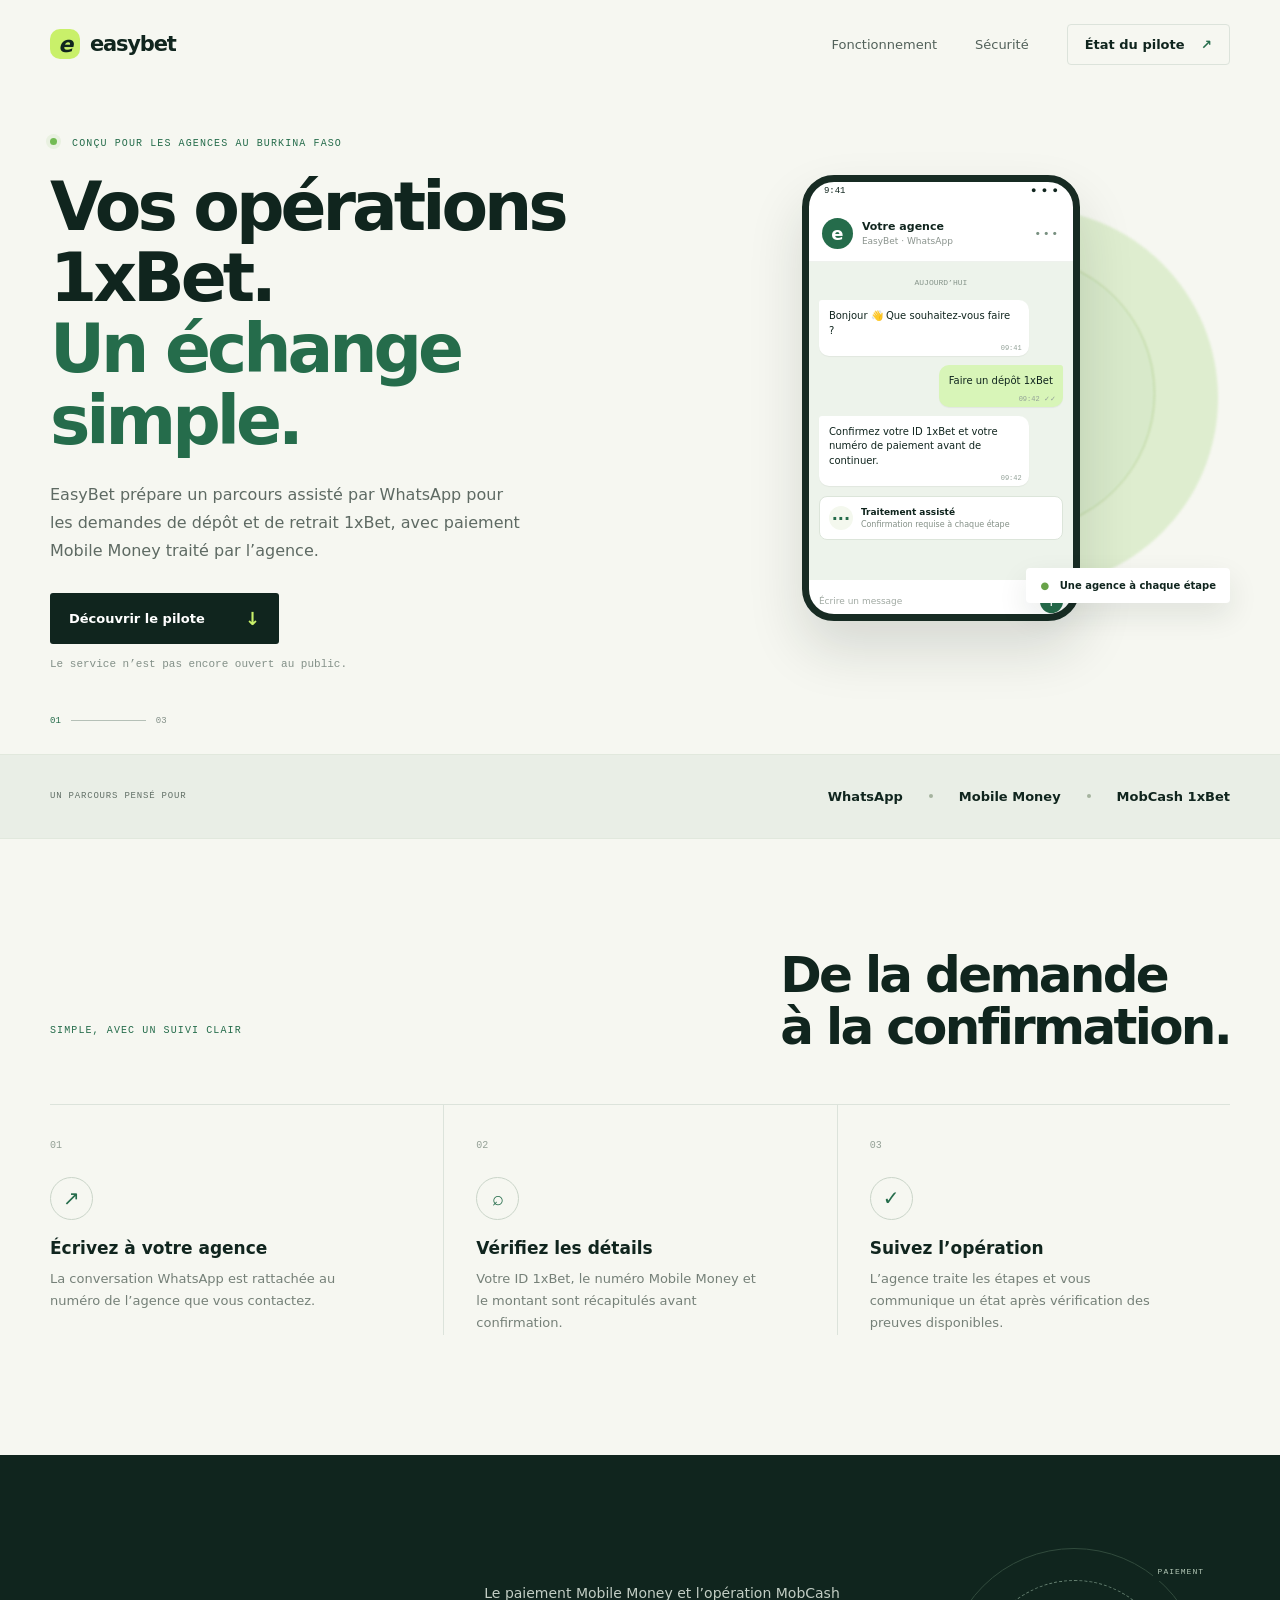
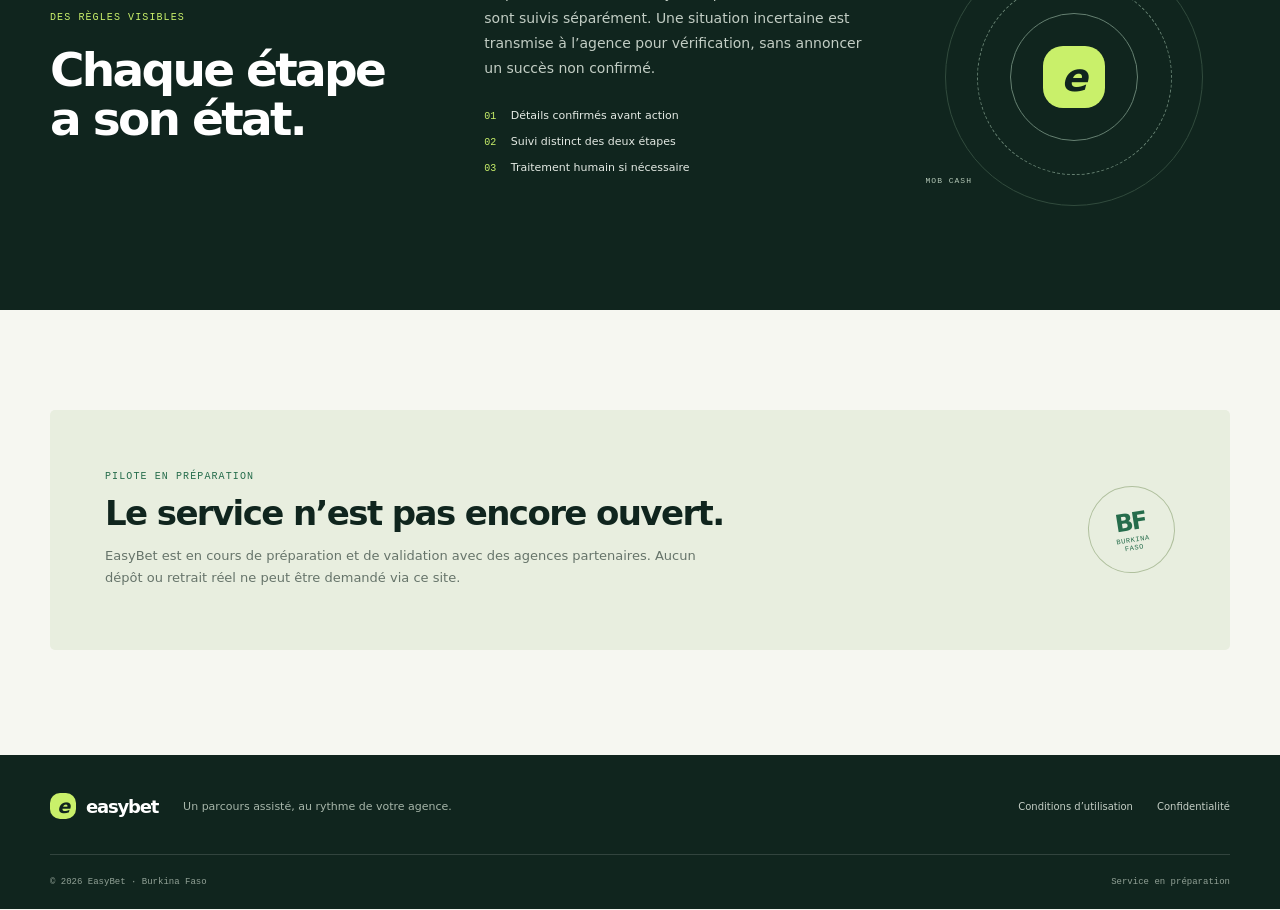
==== index.html @ e8a8ecd9 "Publish EasyBet static site" ====
<!doctype html>
<html lang="fr">
<head>
  <meta charset="utf-8">
  <meta name="viewport" content="width=device-width, initial-scale=1">
  <meta name="theme-color" content="#10251e">
  <meta name="description" content="EasyBet prépare un service assisté de dépôt et retrait 1xBet par WhatsApp et Mobile Money au Burkina Faso.">
  <title>EasyBet — Votre agence, sur WhatsApp</title>
  <link rel="stylesheet" href="assets/site.css">
</head>
<body>
  <header class="topbar wrap">
    <a class="brand" href="./" aria-label="EasyBet, accueil"><span class="brand-mark">e</span> easybet</a>
    <nav aria-label="Navigation principale">
      <a href="#fonctionnement">Fonctionnement</a>
      <a href="#securite">Sécurité</a>
      <a class="nav-cta" href="#pilote">État du pilote <span aria-hidden="true">↗</span></a>
    </nav>
  </header>

  <main>
    <section class="hero wrap">
      <div class="hero-copy">
        <p class="eyebrow"><span class="pulse"></span> CONÇU POUR LES AGENCES AU BURKINA FASO</p>
        <h1>Vos opérations 1xBet.<br><em>Un échange simple.</em></h1>
        <p class="lede">EasyBet prépare un parcours assisté par WhatsApp pour les demandes de dépôt et de retrait 1xBet, avec paiement Mobile Money traité par l’agence.</p>
        <a class="button" href="#pilote">Découvrir le pilote <span aria-hidden="true">↓</span></a>
        <p class="hero-note">Le service n’est pas encore ouvert au public.</p>
      </div>
      <div class="phone-stage" aria-label="Illustration d'une conversation WhatsApp EasyBet">
        <div class="orb orb-one"></div><div class="orb orb-two"></div>
        <div class="phone">
          <div class="phone-top"><span>9:41</span><span>● ● ●</span></div>
          <div class="chat-head"><span class="avatar">e</span><span><b>Votre agence</b><small>EasyBet · WhatsApp</small></span><span class="dots">•••</span></div>
          <div class="chat-body">
            <div class="day">AUJOURD’HUI</div>
            <div class="bubble incoming">Bonjour 👋 Que souhaitez-vous faire ?<small>09:41</small></div>
            <div class="bubble outgoing">Faire un dépôt 1xBet<small>09:42 ✓✓</small></div>
            <div class="bubble incoming">Confirmez votre ID 1xBet et votre numéro de paiement avant de continuer.<small>09:42</small></div>
            <div class="status-card"><span class="status-icon">···</span><span><b>Traitement assisté</b><small>Confirmation requise à chaque étape</small></span></div>
          </div>
          <div class="chat-input"><span>Écrire un message</span><span class="send">↑</span></div>
        </div>
        <div class="float-tag"><span>●</span> Une agence à chaque étape</div>
      </div>
      <div class="hero-index"><span>01</span><span class="index-line"></span><span>03</span></div>
    </section>

    <section class="trust-strip"><div class="wrap trust-inner"><span>UN PARCOURS PENSÉ POUR</span><b>WhatsApp</b><i></i><b>Mobile Money</b><i></i><b>MobCash 1xBet</b></div></section>

    <section class="section wrap" id="fonctionnement">
      <div class="section-heading"><p class="eyebrow">SIMPLE, AVEC UN SUIVI CLAIR</p><h2>De la demande<br>à la confirmation.</h2></div>
      <div class="steps">
        <article><span class="step-no">01</span><div class="step-icon">↗</div><h3>Écrivez à votre agence</h3><p>La conversation WhatsApp est rattachée au numéro de l’agence que vous contactez.</p></article>
        <article><span class="step-no">02</span><div class="step-icon">⌕</div><h3>Vérifiez les détails</h3><p>Votre ID 1xBet, le numéro Mobile Money et le montant sont récapitulés avant confirmation.</p></article>
        <article><span class="step-no">03</span><div class="step-icon">✓</div><h3>Suivez l’opération</h3><p>L’agence traite les étapes et vous communique un état après vérification des preuves disponibles.</p></article>
      </div>
    </section>

    <section class="feature-band" id="securite"><div class="wrap feature-grid"><div><p class="eyebrow">DES RÈGLES VISIBLES</p><h2>Chaque étape<br>a son état.</h2></div><div class="feature-copy"><p>Le paiement Mobile Money et l’opération MobCash sont suivis séparément. Une situation incertaine est transmise à l’agence pour vérification, sans annoncer un succès non confirmé.</p><div class="feature-points"><span><b>01</b> Détails confirmés avant action</span><span><b>02</b> Suivi distinct des deux étapes</span><span><b>03</b> Traitement humain si nécessaire</span></div></div><div class="feature-graphic" aria-hidden="true"><div class="ring ring-a"></div><div class="ring ring-b"></div><div class="ring ring-c"></div><div class="graphic-core">e</div><span class="graphic-label label-top">PAIEMENT</span><span class="graphic-label label-bottom">MOB CASH</span></div></div></section>

    <section class="pilot wrap" id="pilote"><div class="pilot-card"><div><p class="eyebrow">PILOTE EN PRÉPARATION</p><h2>Le service n’est pas encore ouvert.</h2><p>EasyBet est en cours de préparation et de validation avec des agences partenaires. Aucun dépôt ou retrait réel ne peut être demandé via ce site.</p></div><div class="pilot-stamp"><span>BF</span><small>BURKINA<br>FASO</small></div></div></section>
  </main>

  <footer class="footer"><div class="wrap footer-top"><a class="brand" href="./"><span class="brand-mark">e</span> easybet</a><p>Un parcours assisté, au rythme de votre agence.</p><nav aria-label="Liens légaux"><a href="terms/">Conditions d’utilisation</a><a href="privacy/">Confidentialité</a></nav></div><div class="wrap footer-bottom"><span>© 2026 EasyBet · Burkina Faso</span><span>Service en préparation</span></div></footer>
</body>
</html>
---- assets/site.css ----
:root{--ink:#10251e;--green:#256c4b;--lime:#c9f06a;--paper:#f6f7f1;--muted:#75817b;--line:#dce3db;--white:#fff;--mono:ui-monospace,SFMono-Regular,Menlo,monospace;--body:system-ui,-apple-system,"Segoe UI",sans-serif;--display:system-ui,-apple-system,"Segoe UI",sans-serif}*{box-sizing:border-box}html{scroll-behavior:smooth}body{margin:0;background:var(--paper);color:var(--ink);font-family:var(--body);-webkit-font-smoothing:antialiased}a{color:inherit;text-decoration:none}.wrap{width:min(1180px,calc(100% - 64px));margin:auto}.topbar{height:88px;display:flex;align-items:center;justify-content:space-between}.brand{display:inline-flex;align-items:center;gap:10px;font:800 21px var(--display);letter-spacing:-1.2px}.brand-mark{width:30px;height:30px;border-radius:10px;background:var(--lime);display:inline-grid;place-items:center;color:var(--ink);font:800 22px var(--display);font-style:italic}.topbar nav{display:flex;align-items:center;gap:38px;font-size:13px;color:#52615a}.topbar nav a:hover,.footer a:hover{color:var(--green)}.topbar .nav-cta{padding:12px 17px;border:1px solid var(--line);border-radius:4px;color:var(--ink);font-weight:600}.nav-cta span{margin-left:12px;color:var(--green)}.hero{min-height:610px;display:grid;grid-template-columns:1.02fr .98fr;align-items:center;position:relative;padding:25px 0 70px}.hero-copy{padding:25px 0 0}.eyebrow{font:500 10px var(--mono);letter-spacing:1.1px;color:var(--green);margin:0 0 22px}.pulse{width:7px;height:7px;display:inline-block;background:#73bb54;border-radius:50%;margin:0 8px 1px 0;box-shadow:0 0 0 4px #73bb541a}.hero h1,.section h2,.feature-band h2,.pilot h2,.legal h1{font:700 clamp(44px,5.3vw,72px)/1.05 var(--display);letter-spacing:-4px;margin:0}.hero h1 em{color:var(--green);font-style:normal}.lede{max-width:470px;color:#5e6a63;line-height:1.75;font-size:16px;margin:25px 0 28px}.button{display:inline-flex;gap:40px;align-items:center;padding:15px 19px;background:var(--ink);color:white;border-radius:3px;font-size:13px;font-weight:600}.button span{color:var(--lime);font-size:18px}.hero-note{font:11px var(--mono);color:#839088;margin:14px 0}.phone-stage{height:475px;display:grid;place-items:center;position:relative}.orb{position:absolute;border-radius:50%;filter:blur(1px)}.orb-one{width:380px;height:380px;background:#deedcf;right:2%;top:10%}.orb-two{width:275px;height:275px;border:1px solid #b7d296;right:13%;top:20%;background:#d5e8c8a1}.phone{width:278px;height:446px;background:white;border:7px solid #172b23;border-radius:32px;position:relative;z-index:1;box-shadow:0 28px 55px #14261d24;overflow:hidden}.phone-top{height:23px;padding:4px 15px 0;display:flex;justify-content:space-between;font:9px var(--mono)}.chat-head{height:57px;border-bottom:1px solid #eef1ed;display:flex;align-items:center;padding:0 13px;gap:9px;font-size:11px}.avatar{height:31px;width:31px;background:var(--green);color:white;display:grid;place-items:center;border-radius:50%;font:700 18px var(--display)}.chat-head b,.chat-head small,.status-card b,.status-card small{display:block}.chat-head small{font-size:9px;color:#8b948e;margin-top:3px}.dots{margin-left:auto;color:#789080;letter-spacing:2px}.chat-body{height:318px;background:#edf3eb;padding:14px 10px;display:flex;flex-direction:column;gap:9px}.day{text-align:center;font:8px var(--mono);color:#87958b;margin:2px 0 4px}.bubble{position:relative;max-width:86%;padding:9px 10px 18px;border-radius:10px;font-size:10px;line-height:1.45;box-shadow:0 1px 1px #0000000d}.bubble small{position:absolute;right:7px;bottom:4px;font:7px var(--mono);color:#92a097}.incoming{background:white;align-self:flex-start;border-top-left-radius:3px}.outgoing{background:#d8f5b8;align-self:flex-end;border-top-right-radius:3px}.status-card{display:flex;align-items:center;gap:8px;background:#fff;border:1px solid #dce5da;border-radius:8px;padding:9px;margin-top:1px}.status-icon{width:24px;height:24px;border-radius:50%;display:grid;place-items:center;background:#f4f8ee;color:var(--green);font-weight:700}.status-card b{font-size:9px}.status-card small{font-size:8px;color:#849087;margin-top:3px}.chat-input{height:42px;display:flex;align-items:center;justify-content:space-between;padding:0 10px;font-size:9px;color:#a1aaa3}.send{width:23px;height:23px;display:grid;place-items:center;border-radius:50%;background:var(--green);color:white;font-size:15px}.float-tag{position:absolute;z-index:2;right:0;bottom:33px;padding:12px 14px;background:#fff;border-radius:4px;box-shadow:0 12px 30px #12251c19;font-size:10px;font-weight:600}.float-tag span{color:#68a249;margin-right:7px}.hero-index{position:absolute;left:0;bottom:28px;display:flex;align-items:center;gap:10px;font:9px var(--mono);color:#839088}.index-line{width:75px;height:1px;background:#b5c0b7}.hero-index span:first-child{color:var(--green)}.trust-strip{background:#e9eee6;border-top:1px solid #e1e8dd;border-bottom:1px solid #e1e8dd}.trust-inner{height:83px;display:flex;align-items:center;gap:26px;color:#627067}.trust-inner>span{font:9px var(--mono);letter-spacing:.8px;margin-right:auto}.trust-inner b{font:600 13px var(--display);color:var(--ink)}.trust-inner i{height:4px;width:4px;border-radius:50%;background:#a5b39f}.section{padding-top:110px;padding-bottom:120px}.section-heading{display:flex;align-items:end;justify-content:space-between;margin-bottom:50px}.section-heading .eyebrow{margin-bottom:18px}.section h2{font-size:50px;letter-spacing:-2.7px}.steps{display:grid;grid-template-columns:repeat(3,1fr);border-top:1px solid var(--line)}.steps article{position:relative;padding:28px 32px 0 0;min-height:230px}.steps article+article{padding-left:32px;border-left:1px solid var(--line)}.step-no{font:10px var(--mono);color:#94a096}.step-icon{width:43px;height:43px;border:1px solid #cad5c9;border-radius:50%;display:grid;place-items:center;color:var(--green);font-size:20px;margin:25px 0 18px}.steps h3{font:700 17px var(--display);margin:0 0 10px}.steps p{max-width:290px;font-size:13px;line-height:1.7;color:#758078;margin:0}.feature-band{background:var(--ink);color:white;padding:90px 0 100px;overflow:hidden}.feature-grid{display:grid;grid-template-columns:1fr 1fr .8fr;align-items:center;gap:45px}.feature-band .eyebrow{color:var(--lime)}.feature-band h2{font-size:47px;letter-spacing:-2.7px}.feature-copy>p{color:#c2cdc4;font-size:14px;line-height:1.8;margin:0 0 28px;max-width:420px}.feature-points{display:grid;gap:13px;font-size:11px;color:#e4eae4}.feature-points b{font:10px var(--mono);color:var(--lime);margin-right:11px}.feature-graphic{height:265px;position:relative;display:grid;place-items:center}.ring{position:absolute;border:1px solid #658071;border-radius:50%;aspect-ratio:1}.ring-a{width:128px}.ring-b{width:195px;border-style:dashed}.ring-c{width:258px;border-color:#314b3d}.graphic-core{width:62px;height:62px;background:var(--lime);border-radius:20px;display:grid;place-items:center;font:800 39px var(--display);font-style:italic;color:var(--ink);z-index:1}.graphic-label{position:absolute;font:8px var(--mono);letter-spacing:1px;color:#b4c8b7;background:var(--ink);padding:5px}.label-top{top:17px;right:21px}.label-bottom{bottom:20px;left:2px}.pilot{padding-top:100px;padding-bottom:105px}.pilot-card{background:#e8eedf;border-radius:5px;padding:45px 55px;display:flex;justify-content:space-between;align-items:center;min-height:240px}.pilot-card .eyebrow{margin-bottom:14px}.pilot h2{font-size:34px;letter-spacing:-1.6px}.pilot-card p:not(.eyebrow){max-width:630px;color:#66746a;line-height:1.7;font-size:13px;margin:13px 0 0}.pilot-stamp{width:87px;height:87px;border:1px solid #b0c09e;border-radius:50%;display:flex;flex-direction:column;align-items:center;justify-content:center;transform:rotate(-9deg);color:var(--green)}.pilot-stamp span{font:800 24px var(--display);letter-spacing:-2px}.pilot-stamp small{font:7px var(--mono);text-align:center;letter-spacing:.6px}.footer{background:#10251e;color:white;padding:34px 0 0}.footer-top{display:flex;align-items:center;padding-bottom:30px;border-bottom:1px solid #ffffff24}.footer .brand{font-size:18px}.footer .brand-mark{width:26px;height:26px;font-size:19px}.footer-top>p{color:#a7b6aa;font-size:11px;margin-left:25px}.footer-top nav{margin-left:auto;display:flex;gap:24px;font-size:10px;color:#c4cec5}.footer-bottom{min-height:54px;display:flex;align-items:center;justify-content:space-between;color:#91a196;font:9px var(--mono)}.footer-bottom a{color:inherit}.legal-page{background:#fff}.legal-page .topbar{border-bottom:1px solid #edf0ec}.legal{max-width:800px;padding:56px 0 100px}.back-link{font-size:12px;color:#688171;display:inline-block;margin-bottom:48px}.legal .eyebrow{margin-bottom:14px}.legal h1{font-size:52px;letter-spacing:-2.8px}.legal-date{font:10px var(--mono);color:#849088;margin:18px 0 30px}.notice{padding:17px 20px;background:#f1f6ea;border-left:3px solid #84b958;font-size:13px;line-height:1.7;color:#4c5d50;margin-bottom:38px}.notice b{color:var(--ink)}.legal h2{font:700 17px var(--display);letter-spacing:-.3px;margin:34px 0 10px}.legal p,.legal li{font-size:14px;line-height:1.85;color:#536159}.legal ul{padding-left:21px}.legal li{padding-left:3px;margin:6px 0}.legal-contact{border-top:1px solid #e1e7e1;margin-top:42px;padding-top:22px}.legal-contact b{font:700 12px var(--display)}.legal-contact p{font-size:12px;color:#77837b}.legal-page .footer{padding:0}.legal-page .footer-bottom{min-height:65px}.legal-page .footer-bottom span{display:flex;gap:8px;align-items:center}

@media(max-width:760px){.wrap{width:min(100% - 38px,560px)}.topbar{height:70px}.topbar nav{gap:16px}.topbar nav>a:not(.nav-cta){display:none}.topbar .nav-cta{font-size:11px;padding:10px 12px}.hero{grid-template-columns:1fr;padding-top:36px;padding-bottom:62px}.hero-copy{padding-top:0}.hero h1{font-size:49px;letter-spacing:-2.8px}.lede{font-size:14px}.phone-stage{height:440px;margin-top:8px}.orb-one{right:6%;width:320px;height:320px}.orb-two{right:15%;width:245px;height:245px}.phone{transform:scale(.93)}.float-tag{right:1%;bottom:10px}.hero-index{bottom:15px}.trust-inner{height:auto;padding:20px 0;flex-wrap:wrap;gap:12px 17px}.trust-inner>span{width:100%;margin-bottom:3px}.trust-inner b{font-size:11px}.section{padding-top:76px;padding-bottom:80px}.section-heading{display:block;margin-bottom:30px}.section h2{font-size:42px}.steps{grid-template-columns:1fr}.steps article,.steps article+article{min-height:0;padding:22px 0 25px;border-left:0;border-bottom:1px solid var(--line)}.step-icon{margin:14px 0}.steps p{max-width:440px}.feature-band{padding:70px 0}.feature-grid{grid-template-columns:1fr;gap:30px}.feature-band h2{font-size:42px}.feature-graphic{height:225px;grid-row:3}.ring-a{width:112px}.ring-b{width:170px}.ring-c{width:225px}.pilot{padding:65px 0}.pilot-card{padding:31px 25px;align-items:flex-start;gap:20px}.pilot h2{font-size:28px}.pilot-card p:not(.eyebrow){font-size:12px}.pilot-stamp{flex:0 0 66px;width:66px;height:66px}.pilot-stamp span{font-size:18px}.pilot-stamp small{font-size:6px}.footer-top{align-items:flex-start;flex-wrap:wrap;gap:9px}.footer-top>p{width:100%;order:2;margin:2px 0 8px}.footer-top nav{margin-left:auto;gap:13px;align-self:center;font-size:9px}.footer-bottom{font-size:8px}.legal{padding:37px 0 70px}.back-link{margin-bottom:36px}.legal h1{font-size:40px;letter-spacing:-2px}.legal p,.legal li{font-size:13px}}

@media(prefers-reduced-motion:reduce){html{scroll-behavior:auto}}
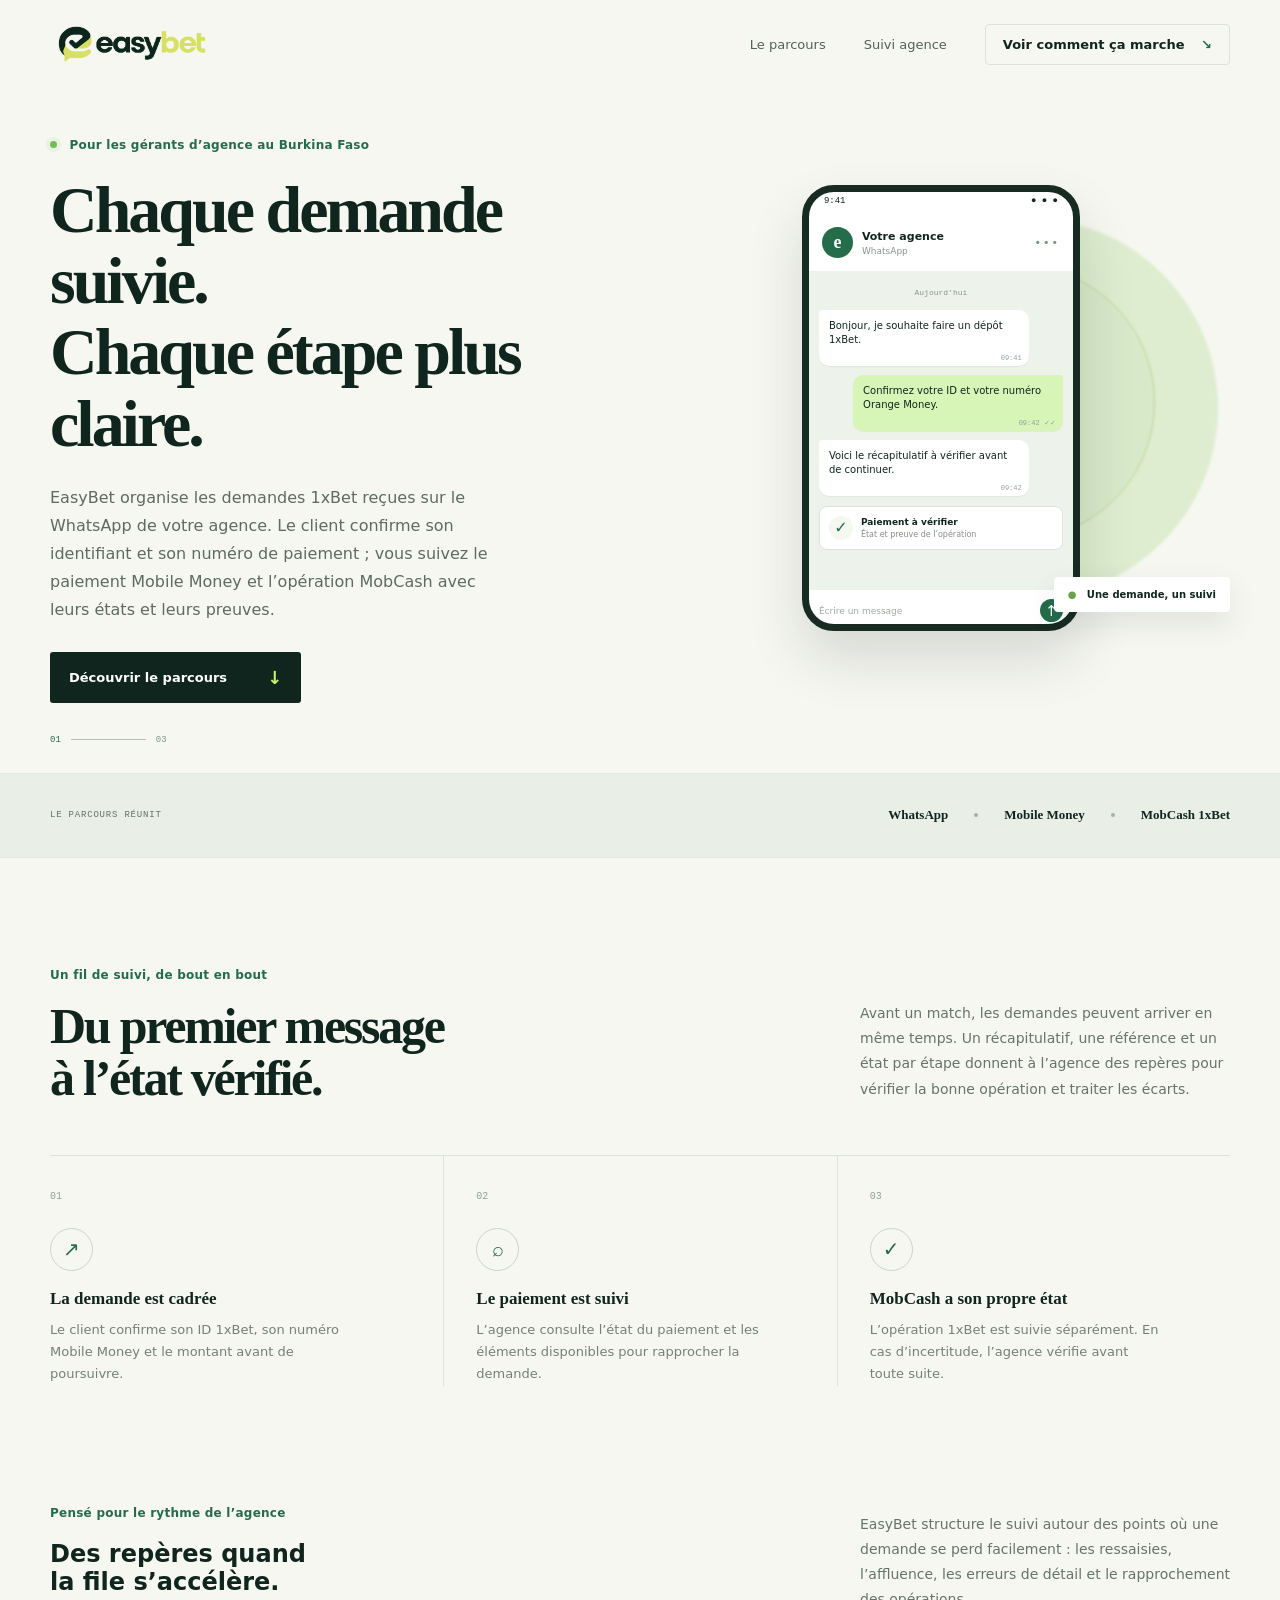
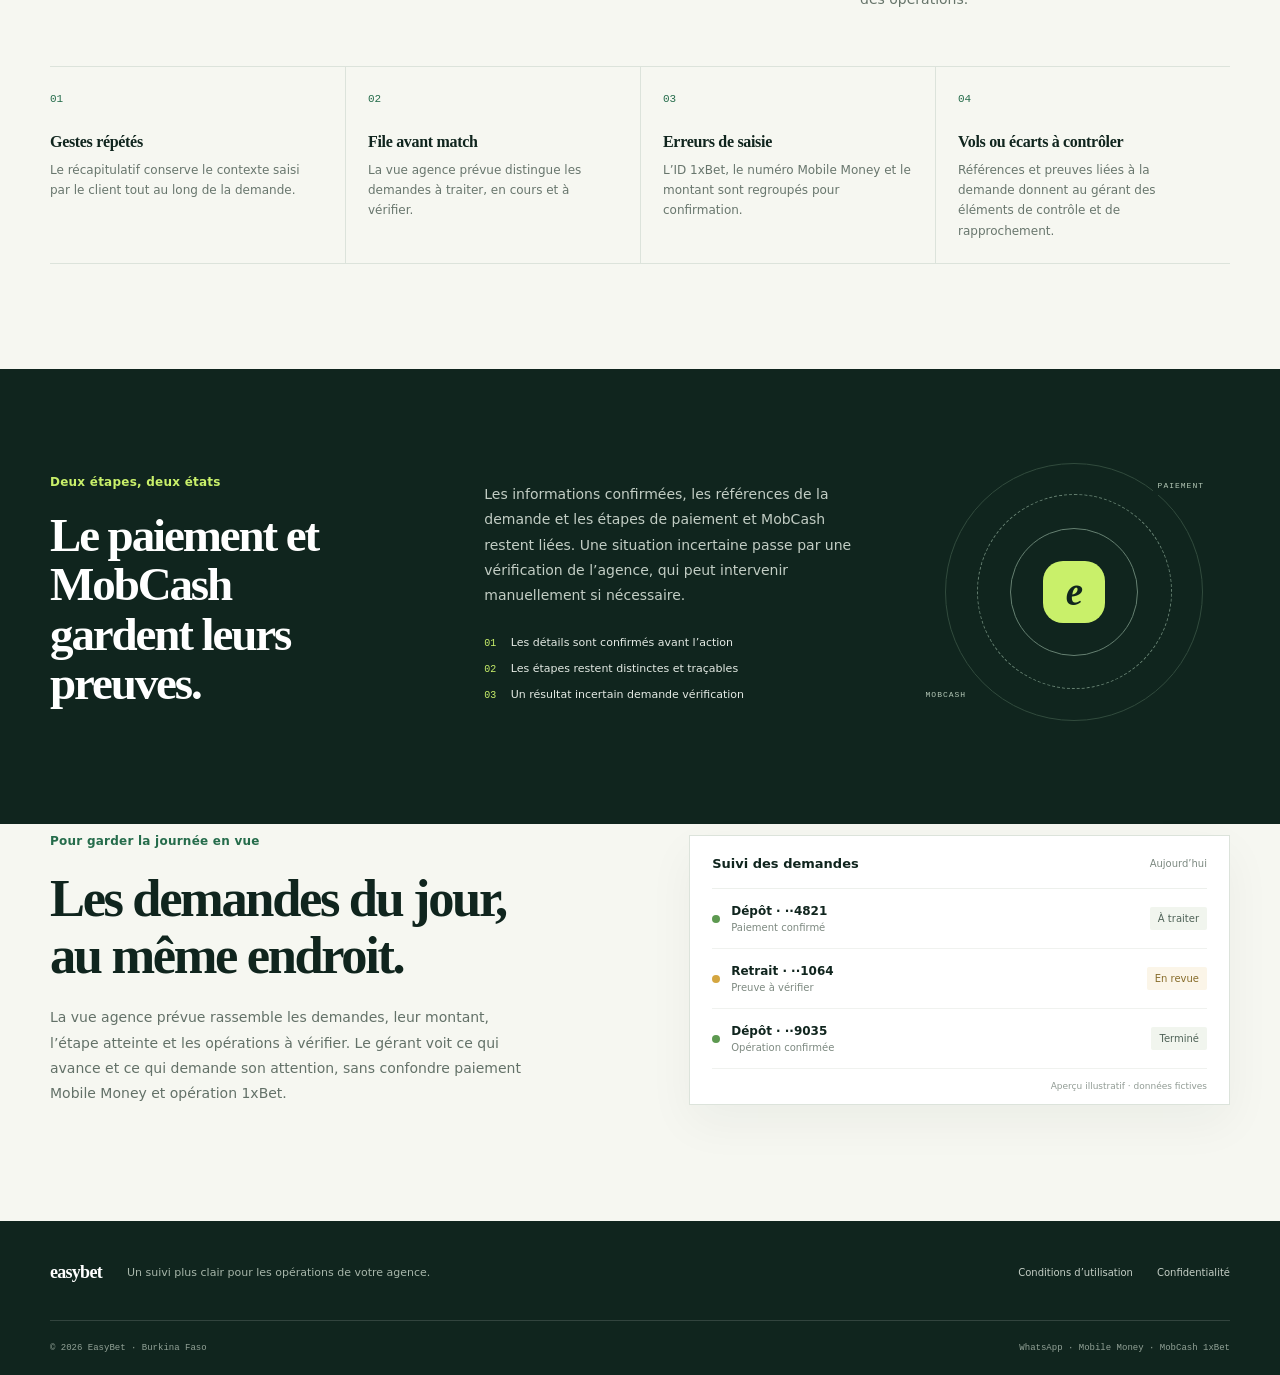
==== commit e4fc5ac7: "Refresh EasyBet landing and branding" ====
--- a/index.html
+++ b/index.html
@@ -4,64 +4,88 @@
   <meta charset="utf-8">
   <meta name="viewport" content="width=device-width, initial-scale=1">
   <meta name="theme-color" content="#10251e">
-  <meta name="description" content="EasyBet prépare un service assisté de dépôt et retrait 1xBet par WhatsApp et Mobile Money au Burkina Faso.">
-  <title>EasyBet — Votre agence, sur WhatsApp</title>
+  <meta name="description" content="EasyBet aide les gérants d’agence au Burkina Faso à organiser les demandes 1xBet sur WhatsApp et à suivre séparément paiement Mobile Money et opération MobCash.">
+  <meta property="og:locale" content="fr_BF">
+  <meta property="og:type" content="website">
+  <meta property="og:title" content="EasyBet — Un suivi plus clair pour votre agence">
+  <meta property="og:description" content="Organisez les demandes 1xBet reçues sur WhatsApp et suivez chaque étape de paiement et MobCash.">
+  <link rel="canonical" href="https://abdouldotdev.github.io/easybet-site/">
+  <title>EasyBet — Un suivi plus clair pour votre agence</title>
   <link rel="stylesheet" href="assets/site.css">
 </head>
 <body>
+  <a class="skip-link" href="#contenu">Aller au contenu</a>
   <header class="topbar wrap">
-    <a class="brand" href="./" aria-label="EasyBet, accueil"><span class="brand-mark">e</span> easybet</a>
+    <a class="brand brand-image" href="./"><img src="assets/easybet-logo.png" width="2172" height="724" alt="EasyBet"></a>
     <nav aria-label="Navigation principale">
-      <a href="#fonctionnement">Fonctionnement</a>
-      <a href="#securite">Sécurité</a>
-      <a class="nav-cta" href="#pilote">État du pilote <span aria-hidden="true">↗</span></a>
+      <a href="#parcours">Le parcours</a>
+      <a href="#suivi">Suivi agence</a>
+      <a class="nav-cta" href="#parcours">Voir comment ça marche <span aria-hidden="true">↘</span></a>
     </nav>
   </header>
 
-  <main>
-    <section class="hero wrap">
+  <main id="contenu">
+    <section class="hero wrap" aria-labelledby="hero-title">
       <div class="hero-copy">
-        <p class="eyebrow"><span class="pulse"></span> CONÇU POUR LES AGENCES AU BURKINA FASO</p>
-        <h1>Vos opérations 1xBet.<br><em>Un échange simple.</em></h1>
-        <p class="lede">EasyBet prépare un parcours assisté par WhatsApp pour les demandes de dépôt et de retrait 1xBet, avec paiement Mobile Money traité par l’agence.</p>
-        <a class="button" href="#pilote">Découvrir le pilote <span aria-hidden="true">↓</span></a>
-        <p class="hero-note">Le service n’est pas encore ouvert au public.</p>
+        <p class="eyebrow"><span class="pulse" aria-hidden="true"></span> Pour les gérants d’agence au Burkina Faso</p>
+        <h1 id="hero-title">Chaque demande suivie.<br>Chaque étape plus claire.</h1>
+        <p class="lede">EasyBet organise les demandes 1xBet reçues sur le WhatsApp de votre agence. Le client confirme son identifiant et son numéro de paiement ; vous suivez le paiement Mobile Money et l’opération MobCash avec leurs états et leurs preuves.</p>
+        <a class="button" href="#parcours">Découvrir le parcours <span aria-hidden="true">↓</span></a>
       </div>
-      <div class="phone-stage" aria-label="Illustration d'une conversation WhatsApp EasyBet">
+      <div class="phone-stage" aria-hidden="true">
         <div class="orb orb-one"></div><div class="orb orb-two"></div>
         <div class="phone">
           <div class="phone-top"><span>9:41</span><span>● ● ●</span></div>
-          <div class="chat-head"><span class="avatar">e</span><span><b>Votre agence</b><small>EasyBet · WhatsApp</small></span><span class="dots">•••</span></div>
+          <div class="chat-head"><span class="avatar">e</span><span><b>Votre agence</b><small>WhatsApp</small></span><span class="dots">•••</span></div>
           <div class="chat-body">
-            <div class="day">AUJOURD’HUI</div>
-            <div class="bubble incoming">Bonjour 👋 Que souhaitez-vous faire ?<small>09:41</small></div>
-            <div class="bubble outgoing">Faire un dépôt 1xBet<small>09:42 ✓✓</small></div>
-            <div class="bubble incoming">Confirmez votre ID 1xBet et votre numéro de paiement avant de continuer.<small>09:42</small></div>
-            <div class="status-card"><span class="status-icon">···</span><span><b>Traitement assisté</b><small>Confirmation requise à chaque étape</small></span></div>
+            <div class="day">Aujourd’hui</div>
+            <div class="bubble incoming">Bonjour, je souhaite faire un dépôt 1xBet.<small>09:41</small></div>
+            <div class="bubble outgoing">Confirmez votre ID et votre numéro Orange Money.<small>09:42 ✓✓</small></div>
+            <div class="bubble incoming">Voici le récapitulatif à vérifier avant de continuer.<small>09:42</small></div>
+            <div class="status-card"><span class="status-icon">✓</span><span><b>Paiement à vérifier</b><small>État et preuve de l’opération</small></span></div>
           </div>
           <div class="chat-input"><span>Écrire un message</span><span class="send">↑</span></div>
         </div>
-        <div class="float-tag"><span>●</span> Une agence à chaque étape</div>
+        <div class="float-tag"><span>●</span> Une demande, un suivi</div>
       </div>
-      <div class="hero-index"><span>01</span><span class="index-line"></span><span>03</span></div>
+      <div class="hero-index" aria-hidden="true"><span>01</span><span class="index-line"></span><span>03</span></div>
     </section>
 
-    <section class="trust-strip"><div class="wrap trust-inner"><span>UN PARCOURS PENSÉ POUR</span><b>WhatsApp</b><i></i><b>Mobile Money</b><i></i><b>MobCash 1xBet</b></div></section>
+    <section class="trust-strip" aria-label="Parcours EasyBet"><div class="wrap trust-inner"><span>LE PARCOURS RÉUNIT</span><b>WhatsApp</b><i aria-hidden="true"></i><b>Mobile Money</b><i aria-hidden="true"></i><b>MobCash 1xBet</b></div></section>
 
-    <section class="section wrap" id="fonctionnement">
-      <div class="section-heading"><p class="eyebrow">SIMPLE, AVEC UN SUIVI CLAIR</p><h2>De la demande<br>à la confirmation.</h2></div>
+    <section class="section wrap" id="parcours" aria-labelledby="parcours-title">
+      <div class="section-heading"><div><p class="eyebrow">Un fil de suivi, de bout en bout</p><h2 id="parcours-title">Du premier message<br>à l’état vérifié.</h2></div><p class="section-intro">Avant un match, les demandes peuvent arriver en même temps. Un récapitulatif, une référence et un état par étape donnent à l’agence des repères pour vérifier la bonne opération et traiter les écarts.</p></div>
       <div class="steps">
-        <article><span class="step-no">01</span><div class="step-icon">↗</div><h3>Écrivez à votre agence</h3><p>La conversation WhatsApp est rattachée au numéro de l’agence que vous contactez.</p></article>
-        <article><span class="step-no">02</span><div class="step-icon">⌕</div><h3>Vérifiez les détails</h3><p>Votre ID 1xBet, le numéro Mobile Money et le montant sont récapitulés avant confirmation.</p></article>
-        <article><span class="step-no">03</span><div class="step-icon">✓</div><h3>Suivez l’opération</h3><p>L’agence traite les étapes et vous communique un état après vérification des preuves disponibles.</p></article>
+        <article><span class="step-no">01</span><div class="step-icon" aria-hidden="true">↗</div><h3>La demande est cadrée</h3><p>Le client confirme son ID 1xBet, son numéro Mobile Money et le montant avant de poursuivre.</p></article>
+        <article><span class="step-no">02</span><div class="step-icon" aria-hidden="true">⌕</div><h3>Le paiement est suivi</h3><p>L’agence consulte l’état du paiement et les éléments disponibles pour rapprocher la demande.</p></article>
+        <article><span class="step-no">03</span><div class="step-icon" aria-hidden="true">✓</div><h3>MobCash a son propre état</h3><p>L’opération 1xBet est suivie séparément. En cas d’incertitude, l’agence vérifie avant toute suite.</p></article>
       </div>
     </section>
 
-    <section class="feature-band" id="securite"><div class="wrap feature-grid"><div><p class="eyebrow">DES RÈGLES VISIBLES</p><h2>Chaque étape<br>a son état.</h2></div><div class="feature-copy"><p>Le paiement Mobile Money et l’opération MobCash sont suivis séparément. Une situation incertaine est transmise à l’agence pour vérification, sans annoncer un succès non confirmé.</p><div class="feature-points"><span><b>01</b> Détails confirmés avant action</span><span><b>02</b> Suivi distinct des deux étapes</span><span><b>03</b> Traitement humain si nécessaire</span></div></div><div class="feature-graphic" aria-hidden="true"><div class="ring ring-a"></div><div class="ring ring-b"></div><div class="ring ring-c"></div><div class="graphic-core">e</div><span class="graphic-label label-top">PAIEMENT</span><span class="graphic-label label-bottom">MOB CASH</span></div></div></section>
+    <section class="agency-friction wrap" aria-labelledby="friction-title">
+      <div class="section-heading"><div><p class="eyebrow">Pensé pour le rythme de l’agence</p><h2 id="friction-title">Des repères quand<br>la file s’accélère.</h2></div><p class="section-intro">EasyBet structure le suivi autour des points où une demande se perd facilement : les ressaisies, l’affluence, les erreurs de détail et le rapprochement des opérations.</p></div>
+      <div class="friction-grid">
+        <article><span class="friction-index">01</span><h3>Gestes répétés</h3><p>Le récapitulatif conserve le contexte saisi par le client tout au long de la demande.</p></article>
+        <article><span class="friction-index">02</span><h3>File avant match</h3><p>La vue agence prévue distingue les demandes à traiter, en cours et à vérifier.</p></article>
+        <article><span class="friction-index">03</span><h3>Erreurs de saisie</h3><p>L’ID 1xBet, le numéro Mobile Money et le montant sont regroupés pour confirmation.</p></article>
+        <article><span class="friction-index">04</span><h3>Vols ou écarts à contrôler</h3><p>Références et preuves liées à la demande donnent au gérant des éléments de contrôle et de rapprochement.</p></article>
+      </div>
+    </section>
 
-    <section class="pilot wrap" id="pilote"><div class="pilot-card"><div><p class="eyebrow">PILOTE EN PRÉPARATION</p><h2>Le service n’est pas encore ouvert.</h2><p>EasyBet est en cours de préparation et de validation avec des agences partenaires. Aucun dépôt ou retrait réel ne peut être demandé via ce site.</p></div><div class="pilot-stamp"><span>BF</span><small>BURKINA<br>FASO</small></div></div></section>
+    <section class="feature-band" id="securite" aria-labelledby="securite-title"><div class="wrap feature-grid"><div><p class="eyebrow">Deux étapes, deux états</p><h2 id="securite-title">Le paiement et MobCash<br>gardent leurs preuves.</h2></div><div class="feature-copy"><p>Les informations confirmées, les références de la demande et les étapes de paiement et MobCash restent liées. Une situation incertaine passe par une vérification de l’agence, qui peut intervenir manuellement si nécessaire.</p><div class="feature-points"><span><b>01</b> Les détails sont confirmés avant l’action</span><span><b>02</b> Les étapes restent distinctes et traçables</span><span><b>03</b> Un résultat incertain demande vérification</span></div></div><div class="feature-graphic" aria-hidden="true"><div class="ring ring-a"></div><div class="ring ring-b"></div><div class="ring ring-c"></div><div class="graphic-core">e</div><span class="graphic-label label-top">PAIEMENT</span><span class="graphic-label label-bottom">MOBCASH</span></div></div></section>
+
+    <section class="agency-view wrap" id="suivi" aria-labelledby="suivi-title">
+      <div class="agency-copy"><p class="eyebrow">Pour garder la journée en vue</p><h2 id="suivi-title">Les demandes du jour,<br>au même endroit.</h2><p>La vue agence prévue rassemble les demandes, leur montant, l’étape atteinte et les opérations à vérifier. Le gérant voit ce qui avance et ce qui demande son attention, sans confondre paiement Mobile Money et opération 1xBet.</p></div>
+      <div class="queue" aria-label="Exemple illustratif de suivi agence">
+        <div class="queue-head"><span>Suivi des demandes</span><span class="queue-date">Aujourd’hui</span></div>
+        <div class="queue-row"><span class="queue-dot green"></span><span class="queue-name"><b>Dépôt · ··4821</b><small>Paiement confirmé</small></span><span class="queue-status">À traiter</span></div>
+        <div class="queue-row"><span class="queue-dot amber"></span><span class="queue-name"><b>Retrait · ··1064</b><small>Preuve à vérifier</small></span><span class="queue-status">En revue</span></div>
+        <div class="queue-row"><span class="queue-dot green"></span><span class="queue-name"><b>Dépôt · ··9035</b><small>Opération confirmée</small></span><span class="queue-status">Terminé</span></div>
+        <p class="queue-caption">Aperçu illustratif · données fictives</p>
+      </div>
+    </section>
   </main>
 
-  <footer class="footer"><div class="wrap footer-top"><a class="brand" href="./"><span class="brand-mark">e</span> easybet</a><p>Un parcours assisté, au rythme de votre agence.</p><nav aria-label="Liens légaux"><a href="terms/">Conditions d’utilisation</a><a href="privacy/">Confidentialité</a></nav></div><div class="wrap footer-bottom"><span>© 2026 EasyBet · Burkina Faso</span><span>Service en préparation</span></div></footer>
+  <footer class="footer"><div class="wrap footer-top"><a class="brand footer-brand" href="./">easybet</a><p>Un suivi plus clair pour les opérations de votre agence.</p><nav aria-label="Informations légales"><a href="terms/">Conditions d’utilisation</a><a href="privacy/">Confidentialité</a></nav></div><div class="wrap footer-bottom"><span>© 2026 EasyBet · Burkina Faso</span><span>WhatsApp · Mobile Money · MobCash 1xBet</span></div></footer>
 </body>
 </html>
--- a/assets/site.css
+++ b/assets/site.css
@@ -1,5 +1,42 @@
-:root{--ink:#10251e;--green:#256c4b;--lime:#c9f06a;--paper:#f6f7f1;--muted:#75817b;--line:#dce3db;--white:#fff;--mono:ui-monospace,SFMono-Regular,Menlo,monospace;--body:system-ui,-apple-system,"Segoe UI",sans-serif;--display:system-ui,-apple-system,"Segoe UI",sans-serif}*{box-sizing:border-box}html{scroll-behavior:smooth}body{margin:0;background:var(--paper);color:var(--ink);font-family:var(--body);-webkit-font-smoothing:antialiased}a{color:inherit;text-decoration:none}.wrap{width:min(1180px,calc(100% - 64px));margin:auto}.topbar{height:88px;display:flex;align-items:center;justify-content:space-between}.brand{display:inline-flex;align-items:center;gap:10px;font:800 21px var(--display);letter-spacing:-1.2px}.brand-mark{width:30px;height:30px;border-radius:10px;background:var(--lime);display:inline-grid;place-items:center;color:var(--ink);font:800 22px var(--display);font-style:italic}.topbar nav{display:flex;align-items:center;gap:38px;font-size:13px;color:#52615a}.topbar nav a:hover,.footer a:hover{color:var(--green)}.topbar .nav-cta{padding:12px 17px;border:1px solid var(--line);border-radius:4px;color:var(--ink);font-weight:600}.nav-cta span{margin-left:12px;color:var(--green)}.hero{min-height:610px;display:grid;grid-template-columns:1.02fr .98fr;align-items:center;position:relative;padding:25px 0 70px}.hero-copy{padding:25px 0 0}.eyebrow{font:500 10px var(--mono);letter-spacing:1.1px;color:var(--green);margin:0 0 22px}.pulse{width:7px;height:7px;display:inline-block;background:#73bb54;border-radius:50%;margin:0 8px 1px 0;box-shadow:0 0 0 4px #73bb541a}.hero h1,.section h2,.feature-band h2,.pilot h2,.legal h1{font:700 clamp(44px,5.3vw,72px)/1.05 var(--display);letter-spacing:-4px;margin:0}.hero h1 em{color:var(--green);font-style:normal}.lede{max-width:470px;color:#5e6a63;line-height:1.75;font-size:16px;margin:25px 0 28px}.button{display:inline-flex;gap:40px;align-items:center;padding:15px 19px;background:var(--ink);color:white;border-radius:3px;font-size:13px;font-weight:600}.button span{color:var(--lime);font-size:18px}.hero-note{font:11px var(--mono);color:#839088;margin:14px 0}.phone-stage{height:475px;display:grid;place-items:center;position:relative}.orb{position:absolute;border-radius:50%;filter:blur(1px)}.orb-one{width:380px;height:380px;background:#deedcf;right:2%;top:10%}.orb-two{width:275px;height:275px;border:1px solid #b7d296;right:13%;top:20%;background:#d5e8c8a1}.phone{width:278px;height:446px;background:white;border:7px solid #172b23;border-radius:32px;position:relative;z-index:1;box-shadow:0 28px 55px #14261d24;overflow:hidden}.phone-top{height:23px;padding:4px 15px 0;display:flex;justify-content:space-between;font:9px var(--mono)}.chat-head{height:57px;border-bottom:1px solid #eef1ed;display:flex;align-items:center;padding:0 13px;gap:9px;font-size:11px}.avatar{height:31px;width:31px;background:var(--green);color:white;display:grid;place-items:center;border-radius:50%;font:700 18px var(--display)}.chat-head b,.chat-head small,.status-card b,.status-card small{display:block}.chat-head small{font-size:9px;color:#8b948e;margin-top:3px}.dots{margin-left:auto;color:#789080;letter-spacing:2px}.chat-body{height:318px;background:#edf3eb;padding:14px 10px;display:flex;flex-direction:column;gap:9px}.day{text-align:center;font:8px var(--mono);color:#87958b;margin:2px 0 4px}.bubble{position:relative;max-width:86%;padding:9px 10px 18px;border-radius:10px;font-size:10px;line-height:1.45;box-shadow:0 1px 1px #0000000d}.bubble small{position:absolute;right:7px;bottom:4px;font:7px var(--mono);color:#92a097}.incoming{background:white;align-self:flex-start;border-top-left-radius:3px}.outgoing{background:#d8f5b8;align-self:flex-end;border-top-right-radius:3px}.status-card{display:flex;align-items:center;gap:8px;background:#fff;border:1px solid #dce5da;border-radius:8px;padding:9px;margin-top:1px}.status-icon{width:24px;height:24px;border-radius:50%;display:grid;place-items:center;background:#f4f8ee;color:var(--green);font-weight:700}.status-card b{font-size:9px}.status-card small{font-size:8px;color:#849087;margin-top:3px}.chat-input{height:42px;display:flex;align-items:center;justify-content:space-between;padding:0 10px;font-size:9px;color:#a1aaa3}.send{width:23px;height:23px;display:grid;place-items:center;border-radius:50%;background:var(--green);color:white;font-size:15px}.float-tag{position:absolute;z-index:2;right:0;bottom:33px;padding:12px 14px;background:#fff;border-radius:4px;box-shadow:0 12px 30px #12251c19;font-size:10px;font-weight:600}.float-tag span{color:#68a249;margin-right:7px}.hero-index{position:absolute;left:0;bottom:28px;display:flex;align-items:center;gap:10px;font:9px var(--mono);color:#839088}.index-line{width:75px;height:1px;background:#b5c0b7}.hero-index span:first-child{color:var(--green)}.trust-strip{background:#e9eee6;border-top:1px solid #e1e8dd;border-bottom:1px solid #e1e8dd}.trust-inner{height:83px;display:flex;align-items:center;gap:26px;color:#627067}.trust-inner>span{font:9px var(--mono);letter-spacing:.8px;margin-right:auto}.trust-inner b{font:600 13px var(--display);color:var(--ink)}.trust-inner i{height:4px;width:4px;border-radius:50%;background:#a5b39f}.section{padding-top:110px;padding-bottom:120px}.section-heading{display:flex;align-items:end;justify-content:space-between;margin-bottom:50px}.section-heading .eyebrow{margin-bottom:18px}.section h2{font-size:50px;letter-spacing:-2.7px}.steps{display:grid;grid-template-columns:repeat(3,1fr);border-top:1px solid var(--line)}.steps article{position:relative;padding:28px 32px 0 0;min-height:230px}.steps article+article{padding-left:32px;border-left:1px solid var(--line)}.step-no{font:10px var(--mono);color:#94a096}.step-icon{width:43px;height:43px;border:1px solid #cad5c9;border-radius:50%;display:grid;place-items:center;color:var(--green);font-size:20px;margin:25px 0 18px}.steps h3{font:700 17px var(--display);margin:0 0 10px}.steps p{max-width:290px;font-size:13px;line-height:1.7;color:#758078;margin:0}.feature-band{background:var(--ink);color:white;padding:90px 0 100px;overflow:hidden}.feature-grid{display:grid;grid-template-columns:1fr 1fr .8fr;align-items:center;gap:45px}.feature-band .eyebrow{color:var(--lime)}.feature-band h2{font-size:47px;letter-spacing:-2.7px}.feature-copy>p{color:#c2cdc4;font-size:14px;line-height:1.8;margin:0 0 28px;max-width:420px}.feature-points{display:grid;gap:13px;font-size:11px;color:#e4eae4}.feature-points b{font:10px var(--mono);color:var(--lime);margin-right:11px}.feature-graphic{height:265px;position:relative;display:grid;place-items:center}.ring{position:absolute;border:1px solid #658071;border-radius:50%;aspect-ratio:1}.ring-a{width:128px}.ring-b{width:195px;border-style:dashed}.ring-c{width:258px;border-color:#314b3d}.graphic-core{width:62px;height:62px;background:var(--lime);border-radius:20px;display:grid;place-items:center;font:800 39px var(--display);font-style:italic;color:var(--ink);z-index:1}.graphic-label{position:absolute;font:8px var(--mono);letter-spacing:1px;color:#b4c8b7;background:var(--ink);padding:5px}.label-top{top:17px;right:21px}.label-bottom{bottom:20px;left:2px}.pilot{padding-top:100px;padding-bottom:105px}.pilot-card{background:#e8eedf;border-radius:5px;padding:45px 55px;display:flex;justify-content:space-between;align-items:center;min-height:240px}.pilot-card .eyebrow{margin-bottom:14px}.pilot h2{font-size:34px;letter-spacing:-1.6px}.pilot-card p:not(.eyebrow){max-width:630px;color:#66746a;line-height:1.7;font-size:13px;margin:13px 0 0}.pilot-stamp{width:87px;height:87px;border:1px solid #b0c09e;border-radius:50%;display:flex;flex-direction:column;align-items:center;justify-content:center;transform:rotate(-9deg);color:var(--green)}.pilot-stamp span{font:800 24px var(--display);letter-spacing:-2px}.pilot-stamp small{font:7px var(--mono);text-align:center;letter-spacing:.6px}.footer{background:#10251e;color:white;padding:34px 0 0}.footer-top{display:flex;align-items:center;padding-bottom:30px;border-bottom:1px solid #ffffff24}.footer .brand{font-size:18px}.footer .brand-mark{width:26px;height:26px;font-size:19px}.footer-top>p{color:#a7b6aa;font-size:11px;margin-left:25px}.footer-top nav{margin-left:auto;display:flex;gap:24px;font-size:10px;color:#c4cec5}.footer-bottom{min-height:54px;display:flex;align-items:center;justify-content:space-between;color:#91a196;font:9px var(--mono)}.footer-bottom a{color:inherit}.legal-page{background:#fff}.legal-page .topbar{border-bottom:1px solid #edf0ec}.legal{max-width:800px;padding:56px 0 100px}.back-link{font-size:12px;color:#688171;display:inline-block;margin-bottom:48px}.legal .eyebrow{margin-bottom:14px}.legal h1{font-size:52px;letter-spacing:-2.8px}.legal-date{font:10px var(--mono);color:#849088;margin:18px 0 30px}.notice{padding:17px 20px;background:#f1f6ea;border-left:3px solid #84b958;font-size:13px;line-height:1.7;color:#4c5d50;margin-bottom:38px}.notice b{color:var(--ink)}.legal h2{font:700 17px var(--display);letter-spacing:-.3px;margin:34px 0 10px}.legal p,.legal li{font-size:14px;line-height:1.85;color:#536159}.legal ul{padding-left:21px}.legal li{padding-left:3px;margin:6px 0}.legal-contact{border-top:1px solid #e1e7e1;margin-top:42px;padding-top:22px}.legal-contact b{font:700 12px var(--display)}.legal-contact p{font-size:12px;color:#77837b}.legal-page .footer{padding:0}.legal-page .footer-bottom{min-height:65px}.legal-page .footer-bottom span{display:flex;gap:8px;align-items:center}
+:root{--ink:#10251e;--green:#256c4b;--lime:#c9f06a;--paper:#f6f7f1;--muted:#75817b;--line:#dce3db;--white:#fff;--mono:ui-monospace,SFMono-Regular,Menlo,monospace;--body:system-ui,-apple-system,"Segoe UI",sans-serif;--display:system-ui,-apple-system,"Segoe UI",sans-serif}*{box-sizing:border-box}html{scroll-behavior:smooth}body{margin:0;background:var(--paper);color:var(--ink);font-family:var(--body);-webkit-font-smoothing:antialiased}a{color:inherit;text-decoration:none}.wrap{width:min(1180px,calc(100% - 64px));margin:auto}.topbar{height:88px;display:flex;align-items:center;justify-content:space-between}.brand{display:inline-flex;align-items:center;gap:10px;font:800 21px var(--display);letter-spacing:-1.2px}.topbar nav{display:flex;align-items:center;gap:38px;font-size:13px;color:#52615a}.topbar nav a:hover,.footer a:hover{color:var(--green)}.topbar .nav-cta{padding:12px 17px;border:1px solid var(--line);border-radius:4px;color:var(--ink);font-weight:600}.nav-cta span{margin-left:12px;color:var(--green)}.hero{min-height:610px;display:grid;grid-template-columns:1.02fr .98fr;align-items:center;position:relative;padding:25px 0 70px}.hero-copy{padding:25px 0 0}.eyebrow{font:500 10px var(--mono);letter-spacing:1.1px;color:var(--green);margin:0 0 22px}.pulse{width:7px;height:7px;display:inline-block;background:#73bb54;border-radius:50%;margin:0 8px 1px 0;box-shadow:0 0 0 4px #73bb541a}.hero h1,.section h2,.feature-band h2,.pilot h2,.legal h1{font:700 clamp(44px,5.3vw,72px)/1.05 var(--display);letter-spacing:-4px;margin:0}.hero h1 em{color:var(--green);font-style:normal}.lede{max-width:470px;color:#5e6a63;line-height:1.75;font-size:16px;margin:25px 0 28px}.button{display:inline-flex;gap:40px;align-items:center;padding:15px 19px;background:var(--ink);color:white;border-radius:3px;font-size:13px;font-weight:600}.button span{color:var(--lime);font-size:18px}.hero-note{font:11px var(--mono);color:#839088;margin:14px 0}.phone-stage{height:475px;display:grid;place-items:center;position:relative}.orb{position:absolute;border-radius:50%;filter:blur(1px)}.orb-one{width:380px;height:380px;background:#deedcf;right:2%;top:10%}.orb-two{width:275px;height:275px;border:1px solid #b7d296;right:13%;top:20%;background:#d5e8c8a1}.phone{width:278px;height:446px;background:white;border:7px solid #172b23;border-radius:32px;position:relative;z-index:1;box-shadow:0 28px 55px #14261d24;overflow:hidden}.phone-top{height:23px;padding:4px 15px 0;display:flex;justify-content:space-between;font:9px var(--mono)}.chat-head{height:57px;border-bottom:1px solid #eef1ed;display:flex;align-items:center;padding:0 13px;gap:9px;font-size:11px}.avatar{height:31px;width:31px;background:var(--green);color:white;display:grid;place-items:center;border-radius:50%;font:700 18px var(--display)}.chat-head b,.chat-head small,.status-card b,.status-card small{display:block}.chat-head small{font-size:9px;color:#8b948e;margin-top:3px}.dots{margin-left:auto;color:#789080;letter-spacing:2px}.chat-body{height:318px;background:#edf3eb;padding:14px 10px;display:flex;flex-direction:column;gap:9px}.day{text-align:center;font:8px var(--mono);color:#87958b;margin:2px 0 4px}.bubble{position:relative;max-width:86%;padding:9px 10px 18px;border-radius:10px;font-size:10px;line-height:1.45;box-shadow:0 1px 1px #0000000d}.bubble small{position:absolute;right:7px;bottom:4px;font:7px var(--mono);color:#92a097}.incoming{background:white;align-self:flex-start;border-top-left-radius:3px}.outgoing{background:#d8f5b8;align-self:flex-end;border-top-right-radius:3px}.status-card{display:flex;align-items:center;gap:8px;background:#fff;border:1px solid #dce5da;border-radius:8px;padding:9px;margin-top:1px}.status-icon{width:24px;height:24px;border-radius:50%;display:grid;place-items:center;background:#f4f8ee;color:var(--green);font-weight:700}.status-card b{font-size:9px}.status-card small{font-size:8px;color:#849087;margin-top:3px}.chat-input{height:42px;display:flex;align-items:center;justify-content:space-between;padding:0 10px;font-size:9px;color:#a1aaa3}.send{width:23px;height:23px;display:grid;place-items:center;border-radius:50%;background:var(--green);color:white;font-size:15px}.float-tag{position:absolute;z-index:2;right:0;bottom:33px;padding:12px 14px;background:#fff;border-radius:4px;box-shadow:0 12px 30px #12251c19;font-size:10px;font-weight:600}.float-tag span{color:#68a249;margin-right:7px}.hero-index{position:absolute;left:0;bottom:28px;display:flex;align-items:center;gap:10px;font:9px var(--mono);color:#839088}.index-line{width:75px;height:1px;background:#b5c0b7}.hero-index span:first-child{color:var(--green)}.trust-strip{background:#e9eee6;border-top:1px solid #e1e8dd;border-bottom:1px solid #e1e8dd}.trust-inner{height:83px;display:flex;align-items:center;gap:26px;color:#627067}.trust-inner>span{font:9px var(--mono);letter-spacing:.8px;margin-right:auto}.trust-inner b{font:600 13px var(--display);color:var(--ink)}.trust-inner i{height:4px;width:4px;border-radius:50%;background:#a5b39f}.section{padding-top:110px;padding-bottom:120px}.section-heading{display:flex;align-items:end;justify-content:space-between;margin-bottom:50px}.section-heading .eyebrow{margin-bottom:18px}.section h2{font-size:50px;letter-spacing:-2.7px}.steps{display:grid;grid-template-columns:repeat(3,1fr);border-top:1px solid var(--line)}.steps article{position:relative;padding:28px 32px 0 0;min-height:230px}.steps article+article{padding-left:32px;border-left:1px solid var(--line)}.step-no{font:10px var(--mono);color:#94a096}.step-icon{width:43px;height:43px;border:1px solid #cad5c9;border-radius:50%;display:grid;place-items:center;color:var(--green);font-size:20px;margin:25px 0 18px}.steps h3{font:700 17px var(--display);margin:0 0 10px}.steps p{max-width:290px;font-size:13px;line-height:1.7;color:#758078;margin:0}.feature-band{background:var(--ink);color:white;padding:90px 0 100px;overflow:hidden}.feature-grid{display:grid;grid-template-columns:1fr 1fr .8fr;align-items:center;gap:45px}.feature-band .eyebrow{color:var(--lime)}.feature-band h2{font-size:47px;letter-spacing:-2.7px}.feature-copy>p{color:#c2cdc4;font-size:14px;line-height:1.8;margin:0 0 28px;max-width:420px}.feature-points{display:grid;gap:13px;font-size:11px;color:#e4eae4}.feature-points b{font:10px var(--mono);color:var(--lime);margin-right:11px}.feature-graphic{height:265px;position:relative;display:grid;place-items:center}.ring{position:absolute;border:1px solid #658071;border-radius:50%;aspect-ratio:1}.ring-a{width:128px}.ring-b{width:195px;border-style:dashed}.ring-c{width:258px;border-color:#314b3d}.graphic-core{width:62px;height:62px;background:var(--lime);border-radius:20px;display:grid;place-items:center;font:800 39px var(--display);font-style:italic;color:var(--ink);z-index:1}.graphic-label{position:absolute;font:8px var(--mono);letter-spacing:1px;color:#b4c8b7;background:var(--ink);padding:5px}.label-top{top:17px;right:21px}.label-bottom{bottom:20px;left:2px}.pilot{padding-top:100px;padding-bottom:105px}.pilot-card{background:#e8eedf;border-radius:5px;padding:45px 55px;display:flex;justify-content:space-between;align-items:center;min-height:240px}.pilot-card .eyebrow{margin-bottom:14px}.pilot h2{font-size:34px;letter-spacing:-1.6px}.pilot-card p:not(.eyebrow){max-width:630px;color:#66746a;line-height:1.7;font-size:13px;margin:13px 0 0}.pilot-stamp{width:87px;height:87px;border:1px solid #b0c09e;border-radius:50%;display:flex;flex-direction:column;align-items:center;justify-content:center;transform:rotate(-9deg);color:var(--green)}.pilot-stamp span{font:800 24px var(--display);letter-spacing:-2px}.pilot-stamp small{font:7px var(--mono);text-align:center;letter-spacing:.6px}.footer{background:#10251e;color:white;padding:34px 0 0}.footer-top{display:flex;align-items:center;padding-bottom:30px;border-bottom:1px solid #ffffff24}.footer .brand{font-size:18px}.footer-top>p{color:#a7b6aa;font-size:11px;margin-left:25px}.footer-top nav{margin-left:auto;display:flex;gap:24px;font-size:10px;color:#c4cec5}.footer-bottom{min-height:54px;display:flex;align-items:center;justify-content:space-between;color:#91a196;font:9px var(--mono)}.footer-bottom a{color:inherit}.legal-page{background:#fff}.legal-page .topbar{border-bottom:1px solid #edf0ec}.legal{max-width:800px;padding:56px 0 100px}.back-link{font-size:12px;color:#688171;display:inline-block;margin-bottom:48px}.legal .eyebrow{margin-bottom:14px}.legal h1{font-size:52px;letter-spacing:-2.8px}.legal-date{font:10px var(--mono);color:#849088;margin:18px 0 30px}.notice{padding:17px 20px;background:#f1f6ea;border-left:3px solid #84b958;font-size:13px;line-height:1.7;color:#4c5d50;margin-bottom:38px}.notice b{color:var(--ink)}.legal h2{font:700 17px var(--display);letter-spacing:-.3px;margin:34px 0 10px}.legal p,.legal li{font-size:14px;line-height:1.85;color:#536159}.legal ul{padding-left:21px}.legal li{padding-left:3px;margin:6px 0}.legal-contact{border-top:1px solid #e1e7e1;margin-top:42px;padding-top:22px}.legal-contact b{font:700 12px var(--display)}.legal-contact p{font-size:12px;color:#77837b}.legal-page .footer{padding:0}.legal-page .footer-bottom{min-height:65px}.legal-page .footer-bottom span{display:flex;gap:8px;align-items:center}
 
 @media(max-width:760px){.wrap{width:min(100% - 38px,560px)}.topbar{height:70px}.topbar nav{gap:16px}.topbar nav>a:not(.nav-cta){display:none}.topbar .nav-cta{font-size:11px;padding:10px 12px}.hero{grid-template-columns:1fr;padding-top:36px;padding-bottom:62px}.hero-copy{padding-top:0}.hero h1{font-size:49px;letter-spacing:-2.8px}.lede{font-size:14px}.phone-stage{height:440px;margin-top:8px}.orb-one{right:6%;width:320px;height:320px}.orb-two{right:15%;width:245px;height:245px}.phone{transform:scale(.93)}.float-tag{right:1%;bottom:10px}.hero-index{bottom:15px}.trust-inner{height:auto;padding:20px 0;flex-wrap:wrap;gap:12px 17px}.trust-inner>span{width:100%;margin-bottom:3px}.trust-inner b{font-size:11px}.section{padding-top:76px;padding-bottom:80px}.section-heading{display:block;margin-bottom:30px}.section h2{font-size:42px}.steps{grid-template-columns:1fr}.steps article,.steps article+article{min-height:0;padding:22px 0 25px;border-left:0;border-bottom:1px solid var(--line)}.step-icon{margin:14px 0}.steps p{max-width:440px}.feature-band{padding:70px 0}.feature-grid{grid-template-columns:1fr;gap:30px}.feature-band h2{font-size:42px}.feature-graphic{height:225px;grid-row:3}.ring-a{width:112px}.ring-b{width:170px}.ring-c{width:225px}.pilot{padding:65px 0}.pilot-card{padding:31px 25px;align-items:flex-start;gap:20px}.pilot h2{font-size:28px}.pilot-card p:not(.eyebrow){font-size:12px}.pilot-stamp{flex:0 0 66px;width:66px;height:66px}.pilot-stamp span{font-size:18px}.pilot-stamp small{font-size:6px}.footer-top{align-items:flex-start;flex-wrap:wrap;gap:9px}.footer-top>p{width:100%;order:2;margin:2px 0 8px}.footer-top nav{margin-left:auto;gap:13px;align-self:center;font-size:9px}.footer-bottom{font-size:8px}.legal{padding:37px 0 70px}.back-link{margin-bottom:36px}.legal h1{font-size:40px;letter-spacing:-2px}.legal p,.legal li{font-size:13px}}
 
 @media(prefers-reduced-motion:reduce){html{scroll-behavior:auto}}
+
+:root{--display:Georgia,"Iowan Old Style",serif}
+.brand-image{gap:0}.brand-image img{display:block;width:164px;height:auto;aspect-ratio:2172/724;object-fit:contain}.footer-brand{font:700 19px var(--display);letter-spacing:-.04em;color:#fff}
+.eyebrow{text-transform:none;letter-spacing:.02em;font-family:var(--body);font-size:12px;font-weight:650}
+.hero h1,.section h2,.feature-band h2,.agency-view h2{letter-spacing:-.045em}
+.hero h1{max-width:680px;font-size:clamp(46px,5.15vw,68px);line-height:1.08}
+.hero h1 em{color:inherit}
+.section-heading{gap:42px;align-items:end}
+.section-intro{max-width:370px;color:#66746a;font-size:14px;line-height:1.8;margin:0 0 3px}
+.skip-link{position:absolute;top:8px;left:8px;z-index:10;transform:translateY(-150%);background:#fff;color:var(--ink);padding:11px 14px;border:2px solid var(--green)}
+.skip-link:focus{transform:translateY(0)}
+a:focus-visible{outline:3px solid #699f44;outline-offset:4px;border-radius:3px}
+.agency-view{display:grid;grid-template-columns:1fr .95fr;align-items:center;gap:70px;padding-top:10px;padding-bottom:115px}
+.agency-view h2{font:700 clamp(38px,4.1vw,54px)/1.08 var(--display);margin:0}
+.agency-copy>p:last-child{max-width:485px;color:#637168;font-size:14px;line-height:1.8;margin:22px 0 0}
+.queue{background:#fff;border:1px solid #dce3db;padding:20px 22px 13px;box-shadow:0 18px 45px #1831250c}
+.queue-head{display:flex;align-items:center;justify-content:space-between;padding-bottom:17px;border-bottom:1px solid #edf0ec;font:650 13px var(--body)}
+.queue-date{font-size:10px;font-weight:500;color:#7c8980}
+.queue-row{display:flex;align-items:center;gap:11px;padding:15px 0;border-bottom:1px solid #f0f2ef}
+.queue-dot{width:8px;height:8px;border-radius:50%;flex:0 0 auto}
+.queue-dot.green{background:#5d9950}.queue-dot.amber{background:#d4a640}
+.queue-name{min-width:0;flex:1}.queue-name b,.queue-name small{display:block}
+.queue-name b{font:600 12px var(--body)}.queue-name small{font-size:10px;color:#7d8980;margin-top:4px}
+.queue-status{font-size:10px;color:#506358;background:#f1f5ee;padding:6px 8px;border-radius:2px;white-space:nowrap}
+.queue-row:nth-of-type(3) .queue-status{background:#fbf5e8;color:#876c2a}
+.queue-caption{font-size:9px;color:#929c95;margin:12px 0 0;text-align:right}
+.agency-friction{padding-top:0;padding-bottom:105px}
+.friction-grid{display:grid;grid-template-columns:repeat(4,1fr);border-top:1px solid var(--line);border-bottom:1px solid var(--line)}
+.friction-grid article{padding:20px 22px 22px 0;min-height:180px}
+.friction-grid article+article{padding-left:22px;border-left:1px solid var(--line)}
+.friction-index{display:inline-block;font:11px var(--mono);color:var(--green);margin-bottom:28px}
+.friction-grid h3{font:700 16px var(--display);margin:0 0 9px;letter-spacing:-.02em}
+.friction-grid p{font-size:12px;line-height:1.7;color:#68766d;margin:0}
+
+@media(max-width:760px){.brand-image img{width:118px}.topbar .nav-cta{font-size:10px;padding:9px 10px}.hero h1{font-size:clamp(38px,10vw,48px);letter-spacing:-.05em}.section-heading{gap:16px}.section-intro{margin-top:18px;font-size:13px}.agency-view{grid-template-columns:1fr;gap:32px;padding-top:0;padding-bottom:78px}.agency-view h2{font-size:42px}.queue{padding:17px 15px 12px}.queue-name b{font-size:11px}.queue-status{font-size:9px;padding:5px 6px}.agency-friction{padding-bottom:78px}.friction-grid{grid-template-columns:repeat(2,1fr)}.friction-grid article{min-height:165px;padding:18px 17px 18px 0}.friction-grid article+article{padding-left:17px}.friction-grid article:nth-child(3){padding-left:0;border-left:0;border-top:1px solid var(--line)}.friction-grid article:nth-child(4){border-top:1px solid var(--line)}}
+
+@media(max-width:390px){.brand-image img{width:108px}.hero h1{font-size:36px}.queue-row{gap:8px}.queue-status{font-size:8px}.queue-name b{font-size:10px}}
